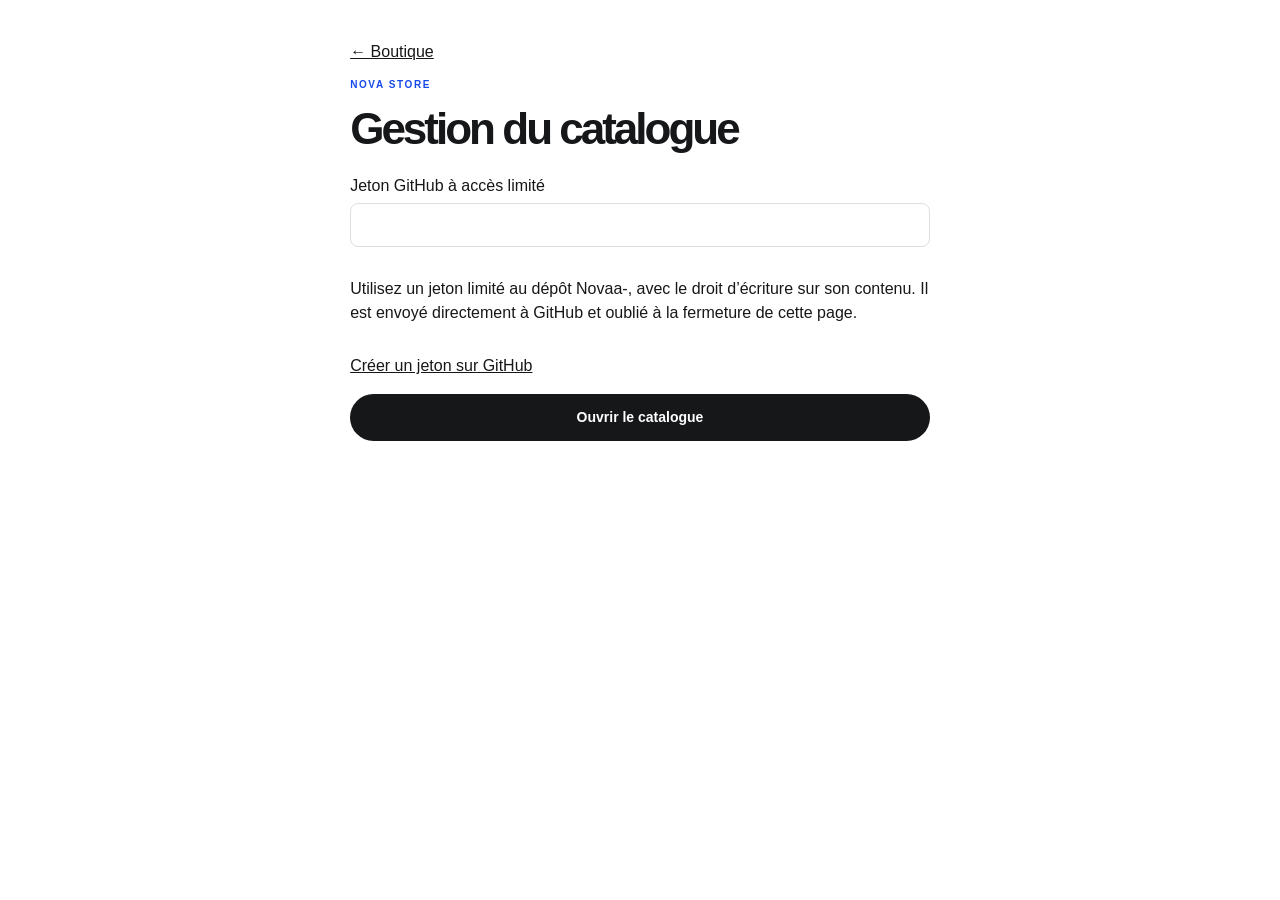
==== templates/admin.html @ 1de3bcc4 "Add V4 storefront and catalog editor views [skip render]" ====
<!doctype html><html lang="fr"><head><meta charset="utf-8"><meta name="viewport" content="width=device-width,initial-scale=1"><meta name="robots" content="noindex"><title>Gestion du catalogue · NOVA STORE</title><link rel="stylesheet" href="/static/studio.css"><script defer src="/static/manage.js"></script></head><body><main class="admin"><a href="/">← Boutique</a><p class="kicker">NOVA STORE</p><h1>Gestion du catalogue</h1><form id="login"><label>Jeton GitHub à accès limité<input type="password" id="token" required autocomplete="off" autocapitalize="none" spellcheck="false"></label><p>Utilisez un jeton limité au dépôt Novaa-, avec le droit d’écriture sur son contenu. Il est envoyé directement à GitHub et oublié à la fermeture de cette page.</p><a href="https://github.com/settings/personal-access-tokens/new" target="_blank" rel="noopener noreferrer">Créer un jeton sur GitHub</a><button class="primary">Ouvrir le catalogue</button></form><section id="editor" hidden><button id="logout">Se déconnecter</button><label>Produit<select id="pick"></select></label><form id="edit"><label>Nom<input id="name" maxlength="80" required></label><label>Catégorie<input id="category" maxlength="40" required></label><label>Prix en euros<input id="price" type="number" step=".01" min=".01" max="99999" required></label><label>Description<textarea id="description" required maxlength="600"></textarea></label><label>Caractéristiques, une par ligne<textarea id="details" maxlength="2000"></textarea></label><label>Adresse HTTPS de la photo autorisée<input id="image" type="url" placeholder="https://…" pattern="https://.+"></label><label><span><input id="visible" type="checkbox"> Afficher dans la boutique</span></label><button class="primary">Publier la fiche</button></form></section><p id="status" role="status"></p></main></body></html>
---- static/studio.css ----
:root{--ink:#161719;--muted:#5f636b;--blue:#1649eb;--paper:#f3f4f6;--line:#dddfe4;color:var(--ink);font:16px/1.48 -apple-system,BlinkMacSystemFont,"Helvetica Neue",Arial,sans-serif;scroll-behavior:smooth}
*{box-sizing:border-box}body{margin:0;background:white}button,input,select,textarea{font:inherit;color:inherit}button,a,select{touch-action:manipulation}button,select{cursor:pointer}a{color:inherit;text-decoration:none}button{background:none;border:0}button:disabled{opacity:.45;cursor:default}button:focus-visible,a:focus-visible,input:focus-visible,select:focus-visible,textarea:focus-visible,summary:focus-visible{outline:3px solid var(--blue);outline-offset:3px}[hidden]{display:none!important}
.mast{border-bottom:1px solid var(--line);background:white;position:relative;z-index:2}.bar,main,footer{max-width:1440px;margin:auto;padding-inline:clamp(18px,4.7vw,76px)}.bar{height:78px;display:flex;align-items:center;gap:48px}.brand{display:inline-flex;align-items:center;gap:4px;font-size:23px;letter-spacing:-1.7px;font-weight:850}.brand span{font-weight:400}.brand i{display:inline-block;background:var(--blue);width:19px;height:22px;margin-right:5px;transform:skew(-17deg);clip-path:polygon(0 100%,0 10%,31% 10%,70% 65%,70% 0,100% 0,100% 90%,69% 90%,30% 36%,30% 100%)}nav{display:flex;gap:27px;font-size:14px}nav a:hover,footer a:hover,.back:hover{color:var(--blue)}.plain{font-size:14px;padding:10px 0}.bag{margin-left:auto;display:flex;align-items:center;gap:8px}.bag i{width:15px;height:13px;border:1.5px solid;border-radius:2px;position:relative}.bag i:before{content:'';position:absolute;top:-6px;left:3px;width:5px;height:5px;border:1.3px solid;border-bottom:0;border-radius:4px 4px 0 0}.bag b{background:var(--paper);min-width:23px;border-radius:50%}.menubtn{display:none}
.hero{display:grid;grid-template-columns:1fr 1.12fr;overflow:hidden;border-radius:18px;background:#f3f4f5;margin:26px 0 64px;min-height:410px}.hero-text{padding:clamp(30px,5.6vw,86px);align-self:center}.section-link,.kicker,.caption,small{font-size:12px}.section-link span{margin:0 .45em;color:#96999d}h1,h2,h3,p{margin:0}h1,h2{line-height:1.03;font-weight:560;letter-spacing:-.068em}.hero h1{font-size:clamp(52px,6.6vw,98px);margin:22px 0 15px}.hero h1 em,.detail h1 em,.section-head h2 span{color:var(--blue);font-style:normal}.hero-text p,.lead,.summary p,article>p,details p,details li{color:var(--muted)}.primary{display:inline-flex;align-items:center;justify-content:center;gap:20px;background:var(--ink);color:white;padding:13px 23px;border-radius:30px;font-size:14px;font-weight:570;min-height:46px}.primary:hover{background:var(--blue)}.hero .primary{margin-top:25px}.hero-img,.picture,.detail-img{position:relative;display:block;overflow:hidden;background:#e7e8eb}.hero-img img,.detail-img img,.picture img{height:100%;width:100%;display:block;object-fit:cover;transition:transform .55s}.hero-img:hover img,.picture:hover img{transform:scale(1.035)}.caption{position:absolute;bottom:12px;left:15px;color:#454950;background:#ffffffd9;border-radius:15px;padding:3px 8px;font-size:10px}.section-head,.tools,.inputs,.chips,.card-text,.baghead,.summary>div,footer{display:flex;align-items:center}.section-head{justify-content:space-between}.kicker{color:var(--blue);font-size:10px;font-weight:700;letter-spacing:.16em;text-transform:uppercase;margin:0 0 11px}.section-head h2,h2{font-size:clamp(32px,4vw,55px)}#count{color:var(--muted);font-size:14px}.tools{margin:24px 0;justify-content:space-between;gap:10px;flex-wrap:wrap}.chips,.inputs{gap:6px;flex-wrap:wrap}.chips button,.inputs input,.inputs select,select,input,textarea{border:1px solid var(--line);background:white;border-radius:20px;padding:9px 13px;font-size:14px}.chips [aria-pressed=true]{background:var(--ink);color:white;border-color:var(--ink)}.inputs input{width:145px}.grid{display:grid;grid-template-columns:repeat(3,minmax(0,1fr));gap:36px 20px}.picture{aspect-ratio:1.3;border-radius:13px}.card-text{justify-content:space-between;gap:6px;margin:12px 0 3px}.card-text small{color:var(--muted)}h3{font-size:22px;letter-spacing:-.04em;font-weight:600}.card-text>span{white-space:nowrap;font-size:15px}article>p{font-size:14px}.quick{margin-top:12px;padding:8px 0;font-size:13px;color:var(--blue)}.quick span{margin-left:8px}.back{display:inline-block;margin:22px 0;color:var(--muted);font-size:14px}.detail{display:grid;grid-template-columns:1.15fr 1fr;gap:clamp(20px,5vw,80px);align-items:center}.detail-img{border-radius:18px;aspect-ratio:1.1}.detail h1{font-size:clamp(50px,5.5vw,84px);margin:15px 0}.detail-price{margin:20px 0;font-size:25px}.detail .primary{width:100%;margin-bottom:25px}details{border-top:1px solid var(--line);padding:14px 0}summary{cursor:pointer;font-weight:550}details p,details ul{font-size:14px;margin:10px 0}footer{border-top:1px solid var(--line);margin-top:70px;padding-block:32px;gap:22px;font-size:13px}footer .brand{margin-right:auto}
dialog{color:var(--ink);border:0;padding:25px;max-width:100vw}dialog::backdrop{background:#0d142455}#bag{position:fixed;inset:0 0 0 auto;margin:0;width:min(430px,100%);height:100dvh;max-height:100dvh;overflow:auto}.baghead,.summary>div{justify-content:space-between}.baghead h2{font-size:32px}.circle{border:1px solid var(--line);border-radius:50%;width:42px;height:42px;font-size:22px}.cart-line{display:grid;grid-template-columns:68px 1fr auto;gap:12px;align-items:center;padding:16px 0;border-bottom:1px solid var(--line)}.cart-line img{width:68px;height:68px;object-fit:cover;border-radius:9px}.stepper{display:flex;align-items:center;gap:6px}.stepper button{width:34px;height:34px;border:1px solid var(--line);border-radius:50%}.summary,#lines{margin-top:24px}.summary p{font-size:14px;margin:12px 0}.summary .primary{width:100%}.admin{max-width:700px;padding-block:40px}.admin h1{font-size:44px}.admin form,.admin label{display:grid;gap:6px}.admin form{gap:16px;margin:22px 0}.admin input,.admin textarea,.admin select{font-size:16px;border-radius:8px;width:100%}.admin input[type=checkbox]{width:auto}.admin p{margin:14px 0}.admin a{text-decoration:underline}
@media(max-width:720px){.bar{height:60px;gap:12px;justify-content:space-between}.bar .brand{position:absolute;left:50%;transform:translateX(-50%);font-size:21px}.menubtn{display:block}.menubtn span{display:none}nav{display:none;position:absolute;top:60px;left:0;right:0;background:white;border-bottom:1px solid var(--line);padding:16px 20px}nav.open{display:flex}.bag{margin:0}.hero{grid-template-columns:1fr;margin:14px 0 40px}.hero-text{padding:25px 25px 24px}.hero h1{font-size:clamp(54px,12vw,74px);margin:14px 0 10px}.hero-text p{font-size:14px}.hero-img{height:clamp(215px,56vw,315px)}.hero-img img{object-fit:contain;background:#d6d8db}.hero .primary{margin-top:15px}.tools{margin:16px 0}.chips{flex-wrap:nowrap;overflow-x:auto;max-width:100%}.chips button{padding:9px 11px}.inputs{width:100%}.inputs input{flex:1;min-width:0}.inputs select,.inputs input{font-size:16px}.grid{grid-template-columns:repeat(2,minmax(0,1fr));gap:25px 12px}.picture{aspect-ratio:1}.card-text{align-items:flex-start;flex-wrap:wrap}.card-text h3{font-size:19px}.card-text>span{font-size:13px}.caption{left:7px;bottom:7px;font-size:9px}.detail{grid-template-columns:1fr}.detail-img{aspect-ratio:1.3}.detail-info{padding:0 4px}.detail h1{font-size:48px}.quick{min-height:44px}footer{flex-wrap:wrap;gap:14px}footer .brand{width:100%}}
@media(prefers-reduced-motion:reduce){*{scroll-behavior:auto!important;transition:none!important}}
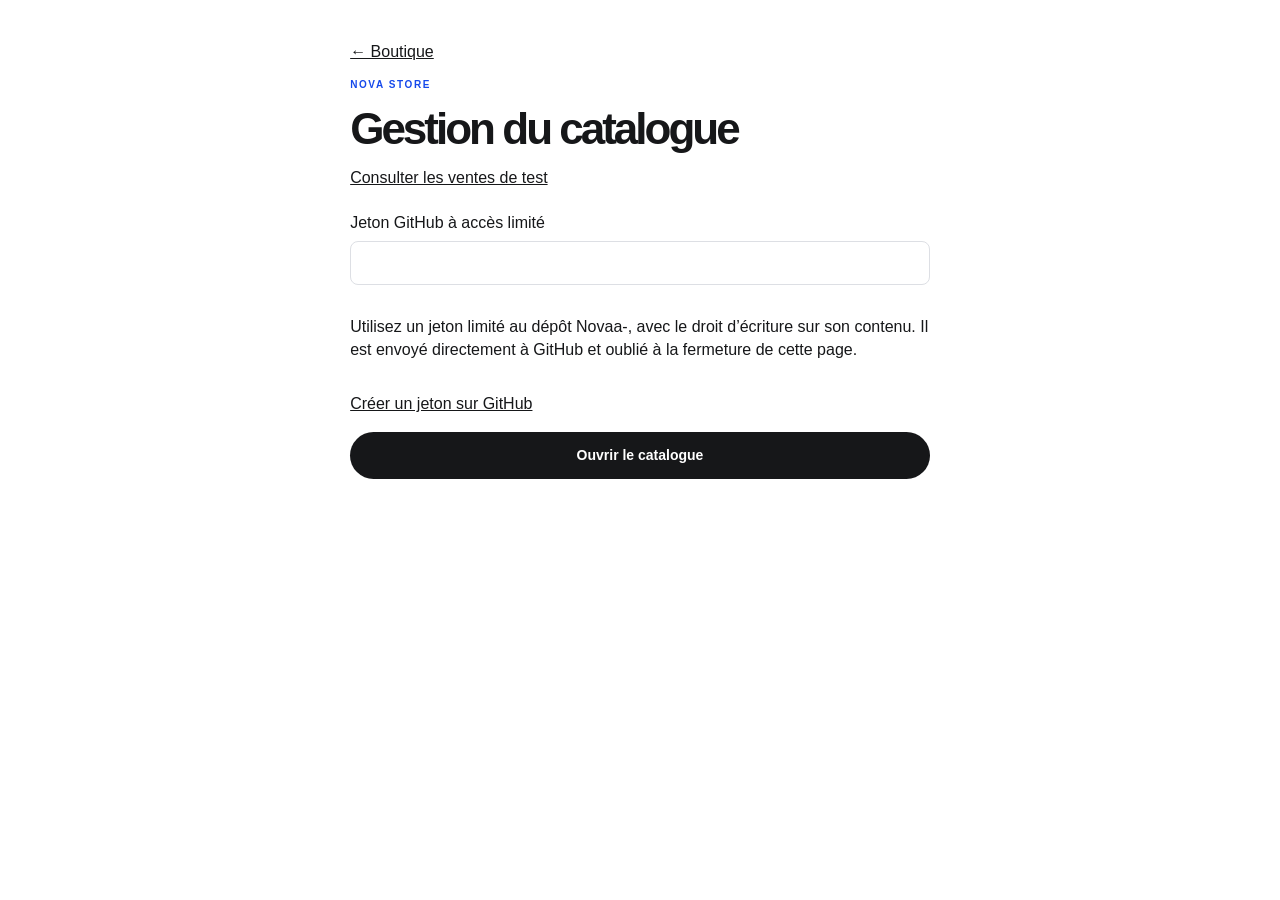
==== commit 5c5f0ee2: "Add test checkout and order pages [skip render]" ====
--- a/templates/admin.html
+++ b/templates/admin.html
@@ -1 +1 @@
-<!doctype html><html lang="fr"><head><meta charset="utf-8"><meta name="viewport" content="width=device-width,initial-scale=1"><meta name="robots" content="noindex"><title>Gestion du catalogue · NOVA STORE</title><link rel="stylesheet" href="/static/studio.css"><script defer src="/static/manage.js"></script></head><body><main class="admin"><a href="/">← Boutique</a><p class="kicker">NOVA STORE</p><h1>Gestion du catalogue</h1><form id="login"><label>Jeton GitHub à accès limité<input type="password" id="token" required autocomplete="off" autocapitalize="none" spellcheck="false"></label><p>Utilisez un jeton limité au dépôt Novaa-, avec le droit d’écriture sur son contenu. Il est envoyé directement à GitHub et oublié à la fermeture de cette page.</p><a href="https://github.com/settings/personal-access-tokens/new" target="_blank" rel="noopener noreferrer">Créer un jeton sur GitHub</a><button class="primary">Ouvrir le catalogue</button></form><section id="editor" hidden><button id="logout">Se déconnecter</button><label>Produit<select id="pick"></select></label><form id="edit"><label>Nom<input id="name" maxlength="80" required></label><label>Catégorie<input id="category" maxlength="40" required></label><label>Prix en euros<input id="price" type="number" step=".01" min=".01" max="99999" required></label><label>Description<textarea id="description" required maxlength="600"></textarea></label><label>Caractéristiques, une par ligne<textarea id="details" maxlength="2000"></textarea></label><label>Adresse HTTPS de la photo autorisée<input id="image" type="url" placeholder="https://…" pattern="https://.+"></label><label><span><input id="visible" type="checkbox"> Afficher dans la boutique</span></label><button class="primary">Publier la fiche</button></form></section><p id="status" role="status"></p></main></body></html>
+<!doctype html><html lang="fr"><head><meta charset="utf-8"><meta name="viewport" content="width=device-width,initial-scale=1"><meta name="robots" content="noindex"><title>Gestion du catalogue · NOVA STORE</title><link rel="stylesheet" href="/static/studio.css"><script defer src="/static/manage.js"></script></head><body><main class="admin"><a href="/">← Boutique</a><p class="kicker">NOVA STORE</p><h1>Gestion du catalogue</h1><p><a href="/admin/ventes">Consulter les ventes de test</a></p><form id="login"><label>Jeton GitHub à accès limité<input type="password" id="token" required autocomplete="off" autocapitalize="none" spellcheck="false"></label><p>Utilisez un jeton limité au dépôt Novaa-, avec le droit d’écriture sur son contenu. Il est envoyé directement à GitHub et oublié à la fermeture de cette page.</p><a href="https://github.com/settings/personal-access-tokens/new" target="_blank" rel="noopener noreferrer">Créer un jeton sur GitHub</a><button class="primary">Ouvrir le catalogue</button></form><section id="editor" hidden><button id="logout">Se déconnecter</button><label>Produit<select id="pick"></select></label><form id="edit"><label>Nom<input id="name" maxlength="80" required></label><label>Catégorie<input id="category" maxlength="40" required></label><label>Prix en euros<input id="price" type="number" step=".01" min=".01" max="99999" required></label><label>Description<textarea id="description" required maxlength="600"></textarea></label><label>Caractéristiques, une par ligne<textarea id="details" maxlength="2000"></textarea></label><label>Adresse HTTPS de la photo autorisée<input id="image" type="url" placeholder="https://…" pattern="https://.+"></label><label><span><input id="visible" type="checkbox"> Afficher dans la boutique</span></label><button class="primary">Publier la fiche</button></form></section><p id="status" role="status"></p></main></body></html>
